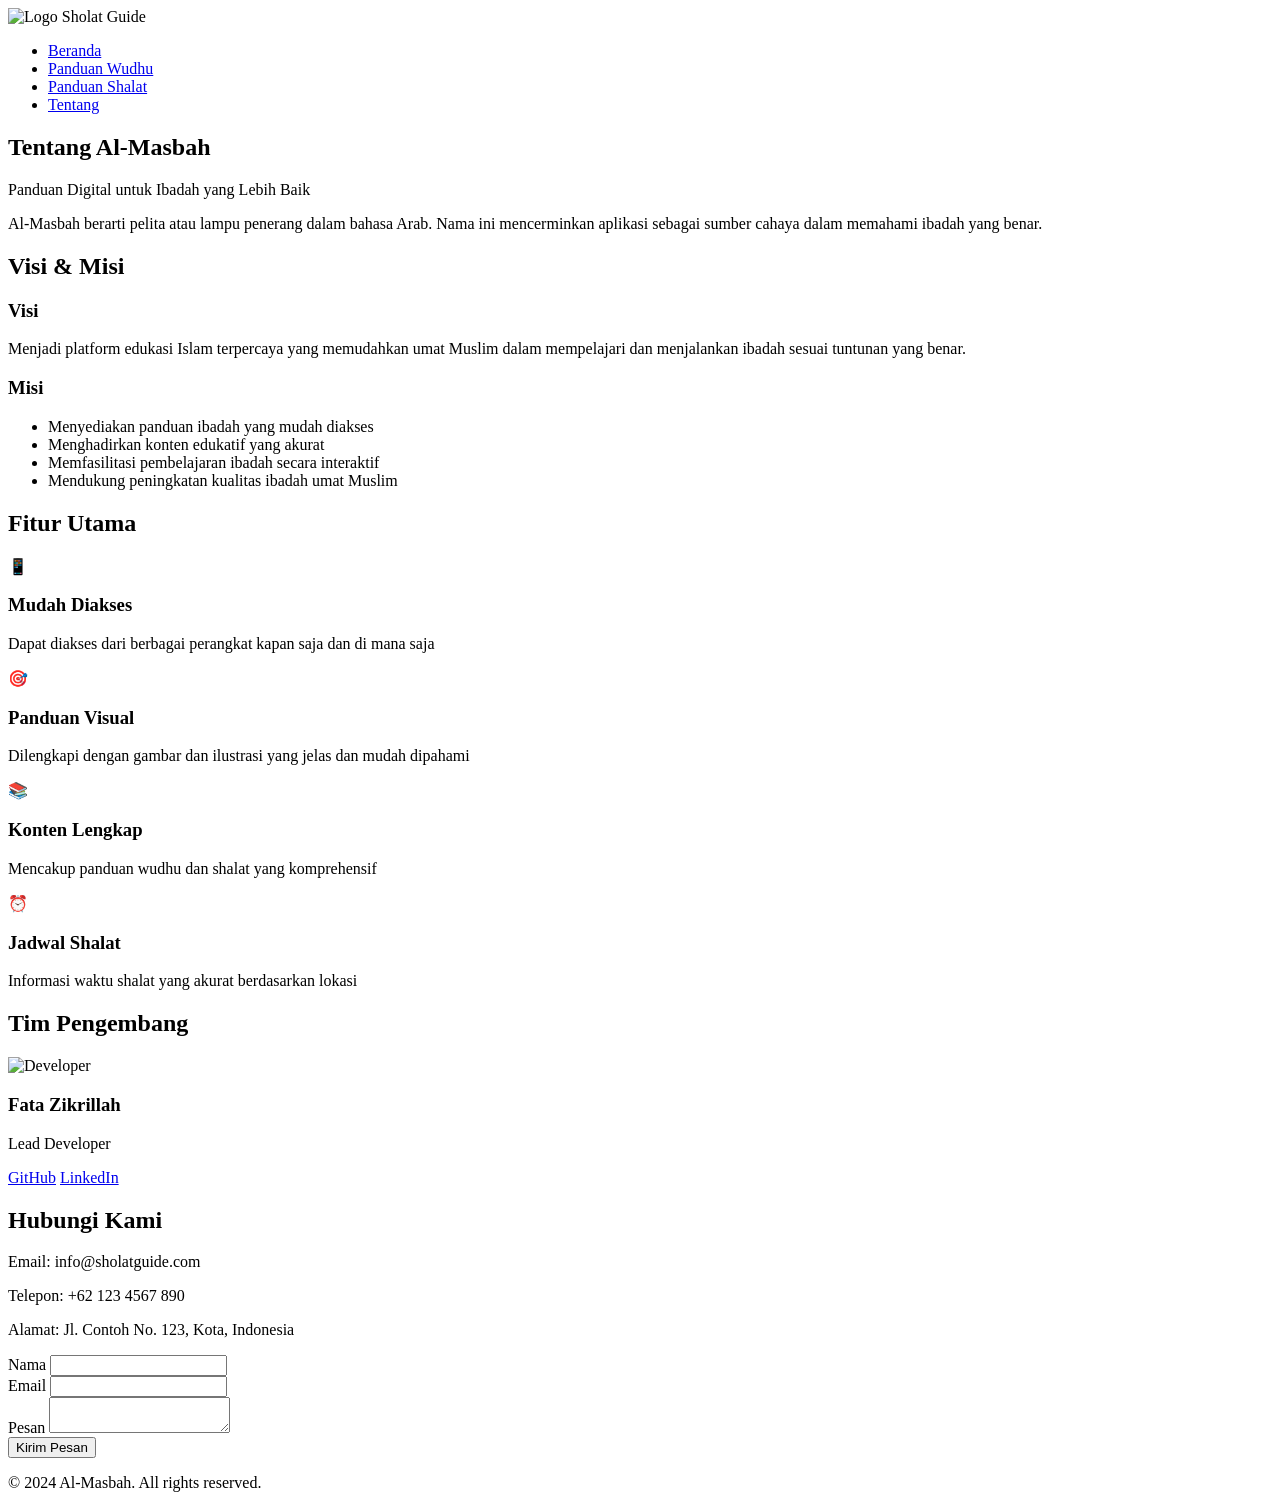
==== views/about.html @ 36477f97 "add" ====
<!DOCTYPE html>
<html lang="id">
<head>
    <meta charset="UTF-8">
    <meta name="viewport" content="width=device-width, initial-scale=1.0">
    <title>Tentang Kami - Sholat Guide</title>
    <link rel="stylesheet" href="../styles/main.css">
    <link rel="stylesheet" href="../styles/about.css">
</head>
<body>
    <header class="header">
        <nav class="nav-container">
            <div class="logo">
                <img src="../assets/logo.png" alt="Logo Sholat Guide">
            </div>
            <ul class="nav-links">
                <li><a href="../index.html">Beranda</a></li>
                <li><a href="wudhu-guide.html">Panduan Wudhu</a></li>
                <li><a href="shalat-guide.html">Panduan Shalat</a></li>
                <li><a href="about.html" class="active">Tentang</a></li>
            </ul>

            <div class="hamburger">
                <span></span>
                <span></span>
                <span></span>
            </div>
        </nav>
    </header>
    
    
    <main class="main-content">
        <section class="hero-section">
            <h1>Tentang Al-Masbah</h1>
            <p class="subtitle">Panduan Digital untuk Ibadah yang Lebih Baik</p>
            <p class="subtitle">Al-Masbah berarti pelita atau lampu penerang dalam bahasa Arab. Nama ini mencerminkan aplikasi sebagai sumber cahaya dalam memahami ibadah yang benar.</p>
        </section>

        <section class="about-section">
            <div class="mission-container">
                <h2>Visi & Misi</h2>
                <div class="mission-content">
                    <div class="mission-card">
                        <h3>Visi</h3>
                        <p>Menjadi platform edukasi Islam terpercaya yang memudahkan umat Muslim dalam mempelajari dan menjalankan ibadah sesuai tuntunan yang benar.</p>
                    </div>
                    <div class="mission-card">
                        <h3>Misi</h3>
                        <ul>
                            <li>Menyediakan panduan ibadah yang mudah diakses</li>
                            <li>Menghadirkan konten edukatif yang akurat</li>
                            <li>Memfasilitasi pembelajaran ibadah secara interaktif</li>
                            <li>Mendukung peningkatan kualitas ibadah umat Muslim</li>
                        </ul>
                    </div>
                </div>
            </div>

            <div class="features-container">
                <h2>Fitur Utama</h2>
                <div class="features-grid">
                    <div class="feature-card">
                        <div class="feature-icon">📱</div>
                        <h3>Mudah Diakses</h3>
                        <p>Dapat diakses dari berbagai perangkat kapan saja dan di mana saja</p>
                    </div>
                    <div class="feature-card">
                        <div class="feature-icon">🎯</div>
                        <h3>Panduan Visual</h3>
                        <p>Dilengkapi dengan gambar dan ilustrasi yang jelas dan mudah dipahami</p>
                    </div>
                    <div class="feature-card">
                        <div class="feature-icon">📚</div>
                        <h3>Konten Lengkap</h3>
                        <p>Mencakup panduan wudhu dan shalat yang komprehensif</p>
                    </div>
                    <div class="feature-card">
                        <div class="feature-icon">⏰</div>
                        <h3>Jadwal Shalat</h3>
                        <p>Informasi waktu shalat yang akurat berdasarkan lokasi</p>
                    </div>
                </div>
            </div>

            <div class="team-container">
                <h2>Tim Pengembang</h2>
                <div class="team-grid">
                    <div class="team-card">
                        <img src="../assets/team/developer.png" alt="Developer" class="team-photo">
                        <h3>Fata Zikrillah</h3>
                        <p>Lead Developer</p>
                        <div class="social-links">
                            <a href="https://github.com/ahmadjunaedi" target="_blank" rel="noopener noreferrer">GitHub</a>
                            <a href="https://linkedin.com/in/ahmadjunaedi" target="_blank" rel="noopener noreferrer">LinkedIn</a>
                        </div>
                    </div>
                </div>
            </div>

            <div class="contact-container">
                <h2>Hubungi Kami</h2>
                <div class="contact-content">
                    <div class="contact-info">
                        <p>Email: info@sholatguide.com</p>
                        <p>Telepon: +62 123 4567 890</p>
                        <p>Alamat: Jl. Contoh No. 123, Kota, Indonesia</p>
                    </div>
                    <form class="contact-form">
                        <div class="form-group">
                            <label for="name">Nama</label>
                            <input type="text" id="name" name="name" required>
                        </div>
                        <div class="form-group">
                            <label for="email">Email</label>
                            <input type="email" id="email" name="email" required>
                        </div>
                        <div class="form-group">
                            <label for="message">Pesan</label>
                            <textarea id="message" name="message" required></textarea>
                        </div>
                        <button type="submit" class="submit-btn">Kirim Pesan</button>
                    </form>
                </div>
            </div>
        </section>
    </main>

    <footer class="footer">
        <p>&copy; 2024 Al-Masbah. All rights reserved.</p>       
    </footer>


    <!-- Scripts -->
    <script src="scripts/about.js"></script>
    
</body>
</html>
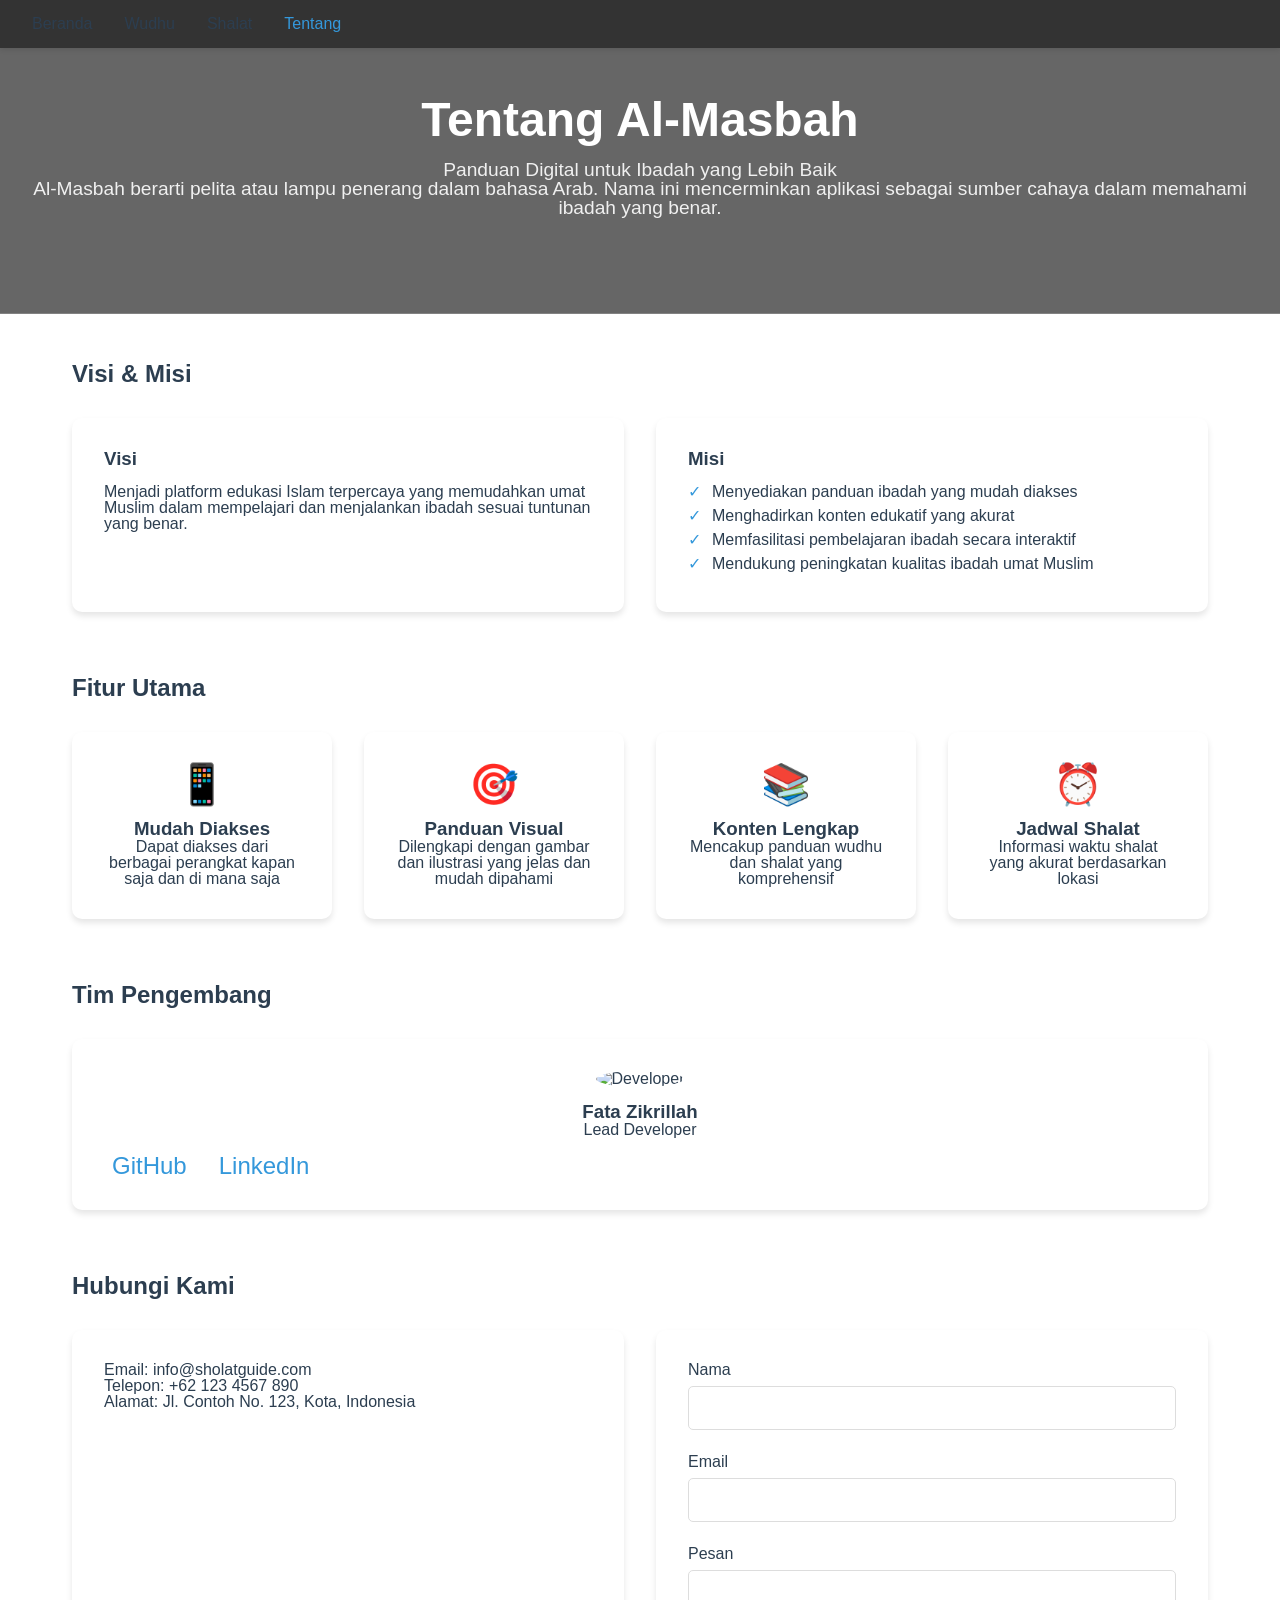
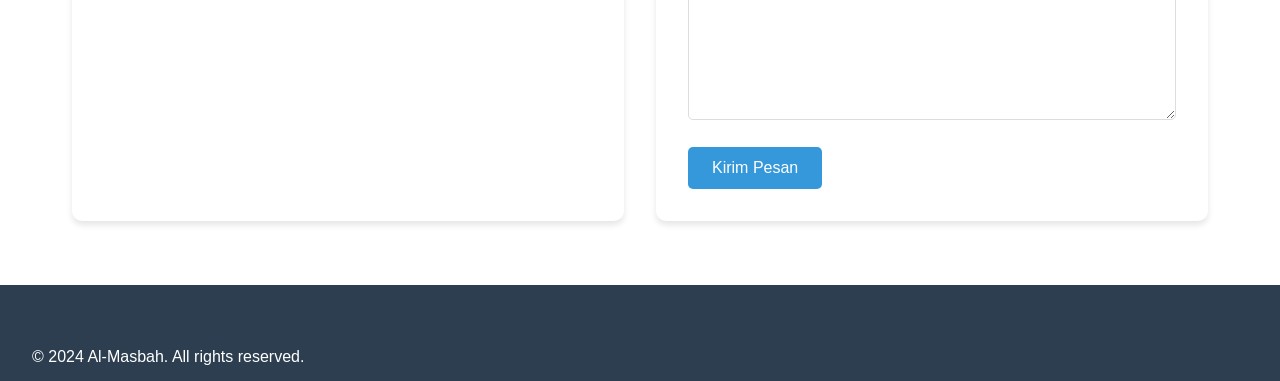
==== commit d5d66ea2: "Update about.html" ====
--- a/views/about.html
+++ b/views/about.html
@@ -8,23 +8,23 @@
     <link rel="stylesheet" href="../styles/about.css">
 </head>
 <body>
-    <header class="header">
-        <nav class="nav-container">
-            <div class="logo">
+    <header>
+        <nav class="navbar">
+            <!-- <div class="logo">
                 <img src="../assets/logo.png" alt="Logo Sholat Guide">
-            </div>
+            </div> -->
             <ul class="nav-links">
                 <li><a href="../index.html">Beranda</a></li>
-                <li><a href="wudhu-guide.html">Panduan Wudhu</a></li>
-                <li><a href="shalat-guide.html">Panduan Shalat</a></li>
+                <li><a href="wudhu-guide.html">Wudhu</a></li>
+                <li><a href="shalat-guide.html">Shalat</a></li>
                 <li><a href="about.html" class="active">Tentang</a></li>
             </ul>
 
-            <div class="hamburger">
+            <!-- <div class="hamburger">
                 <span></span>
                 <span></span>
                 <span></span>
-            </div>
+            </div> -->
         </nav>
     </header>
     
@@ -134,4 +134,4 @@
     <script src="scripts/about.js"></script>
     
 </body>
-</html>+</html>
--- a/styles/main.css
+++ b/styles/main.css
@@ -0,0 +1,276 @@
+/* Reset dan variabel */
+:root {
+    --primary-color: #2C3E50;
+    --secondary-color: #34495E;
+    --accent-color: #3498DB;
+    --text-color: #2C3E50;
+    --light-bg: #ECF0F1;
+    --white: #FFFFFF;
+    --max-width: 1200px;
+}
+
+* {
+    margin: 0;
+    padding: 0;
+    box-sizing: border-box;
+}
+
+body {
+    font-family: 'Arial', sans-serif;
+    line-height: 1;
+    color: var(--text-color);
+}
+
+/* Navbar Styles */
+.navbar {
+    background-color: var(--white);
+    padding: 1rem;
+    box-shadow: 0 2px 5px rgba(0,0,0,0.1);
+    position: fixed;
+    width: 100%;
+    top: 0;
+    z-index: 1000;
+}
+
+
+
+
+.nav-links {
+    display: flex;
+    list-style: none;
+    gap: 2rem;
+    justify-content: center;
+}
+
+.nav-links a {
+    text-decoration: none;
+    color: var(--text-color);
+    font-weight:500;
+    transition: color 0.3s ease;
+}
+
+.nav-links a:hover,
+.nav-links a.active {
+    color: var(--accent-color);
+}
+
+/* Hero Section */
+.hero {
+    background: linear-gradient(rgba(44, 62, 80, 0.9), rgba(44, 62, 80, 0.9)),
+                url('../assets/hero-bg.jpg') center/cover;
+    height: 80vh;
+    display: flex;
+    align-items: center;
+    justify-content: center;
+    text-align: center;
+    color: var(--white);
+    padding: 2rem;
+    margin-top: 30px;
+}
+
+.hero .hero-content .logo img {
+    height: 180px;
+    width: 180px;
+    border-radius: 50%;
+    object-fit: cover;
+    margin-bottom: 2rem;
+}
+
+.hero-content h1 {
+    font-size: 3rem;
+    margin-bottom: 1rem;
+
+}
+
+.hero-content p {
+    font-size: 1.2rem;
+    margin-bottom: 2rem;
+}
+
+/* Buttons */
+.btn {
+    display: inline-block;
+    padding: 1rem 2rem;
+    border-radius: 5px;
+    text-decoration: none;
+    font-weight: bold;
+    transition: transform 0.3s ease;
+}
+
+.btn.primary {
+    background-color: var(--accent-color);
+    color: var(--white);
+}
+
+.btn.secondary {
+    background-color: transparent;
+    border: 2px solid var(--white);
+    color: var(--white);
+    margin-left: 1rem;
+}
+
+.btn:hover {
+    transform: translateY(-3px);
+}
+
+/* Prayer Times Section */
+.prayer-times {
+    padding: 4rem 2rem;
+    background-color: var(--light-bg);
+    text-align: center;
+}
+
+.prayer-times-container {
+    display: grid;
+    grid-template-columns: repeat(auto-fit, minmax(200px, 1fr));
+    gap: 2rem;
+    max-width: var(--max-width);
+    margin: 2rem auto;
+}
+
+.prayer-time {
+    background-color: var(--white);
+    padding: 2rem;
+    border-radius: 10px;
+    box-shadow: 0 3px 10px rgba(0,0,0,0.1);
+}
+
+.prayer-time i {
+    font-size: 2rem;
+    color: var(--accent-color);
+    margin-bottom: 1rem;
+}
+
+/* Features Section */
+.features {
+    padding: 4rem 2rem;
+    text-align: center;
+}
+
+.features-grid {
+    display: grid;
+    grid-template-columns: repeat(auto-fit, minmax(250px, 1fr));
+    gap: 2rem;
+    max-width: var(--max-width);
+    margin: 2rem auto;
+}
+
+.feature-card {
+    padding: 2rem;
+    border-radius: 10px;
+    background-color: var(--white);
+    box-shadow: 0 3px 10px rgba(0,0,0,0.1);
+    transition: transform 0.3s ease;
+}
+
+.feature-card:hover {
+    transform: translateY(-5px);
+}
+
+.feature-card i {
+    font-size: 2.5rem;
+    color: var(--accent-color);
+    margin-bottom: 1rem;
+}
+
+/* Footer */
+footer {
+    background-color: var(--primary-color);
+    color: var(--white);
+    padding: 4rem 2rem 1rem;
+}
+
+.footer-content {
+    display: grid;
+    grid-template-columns: repeat(auto-fit, minmax(250px, 1fr));
+    gap: 2rem;
+    max-width: var(--max-width);
+    margin: 0 auto;
+}
+
+.footer-section h3 {
+    margin-bottom: 1rem;
+}
+
+.footer-section ul {
+    list-style: none;
+}
+
+.footer-section ul li {
+    margin-bottom: 0.5rem;
+}
+
+.footer-section a {
+    color: var(--white);
+    text-decoration: none;
+}
+
+.footer-section a:hover,
+.footer-section a.active {
+    color: var(--accent-color);
+}
+
+.social-links {
+    display: flex;
+    gap: 1rem;
+    margin-top: 1rem;
+}
+
+.social-links a {
+    font-size: 1.5rem;
+}
+
+.footer-bottom {
+    text-align: center;
+    margin-top: 3rem;
+    padding-top: 1rem;
+    border-top: 1px solid rgba(255,255,255,0.1);
+}
+
+/* Responsive Design */
+@media (max-width: 768px) {
+    .hamburger {
+        display: none;
+    }
+
+    .nav-links {
+        gap: 1rem;
+    }
+
+    .navbar {
+        padding: 1rem;
+    }
+
+    .nav-links a {
+        font-size: 0.9rem;
+    }
+
+    .hero-content h1 {
+        font-size: 2rem;
+    }
+
+    .cta-buttons {
+        display: flex;
+        flex-direction: column;
+        gap: 1rem;
+    }
+
+    .btn.secondary {
+        margin-left: 0;
+    }
+}
+
+/* Utility Classes */
+.container {
+    max-width: var(--max-width);
+    margin: 0 auto;
+    padding: 0 2rem;
+}
+
+.text-center {
+    text-align: center;
+}
+
+.mb-1 { margin-bottom: 1rem; }
+.mb-2 { margin-bottom: 2rem; }
+.mb-3 { margin-bottom: 3rem; }
--- a/styles/about.css
+++ b/styles/about.css
@@ -0,0 +1,311 @@
+/* Resetting margin, padding, dan box-sizing agar lebih konsisten */
+* {
+    margin: 0;
+    padding: 0;
+    box-sizing: border-box;
+}
+
+/* Styling untuk navbar */
+.navbar {
+    display: flex;
+    justify-content: space-between;
+    align-items: center;
+    padding: 1rem 2rem;
+    background-color: #333;
+    color: white;
+}
+
+.logo img {
+    height: 40px;
+}
+
+/* Styling untuk link navigasi */
+.nav-links {
+    display: flex;
+    justify-content: center;
+    align-items: center;
+    list-style-type: none;
+    margin: 0;
+    padding: 0;
+}
+
+/* Navbar Styles */
+/* .navbar {
+    background-color: var(--white);
+    padding: 1rem;
+    box-shadow: 0 2px 5px rgba(0,0,0,0.1);
+    position: fixed;
+    width: 100%;
+    top: 0;
+    z-index: 1000;
+}
+
+
+
+.navbar .logo img {
+    height: 40px;
+}
+
+.nav-links {
+    display: flex;
+    list-style: none;
+    gap: 2rem;
+    justify-content: flex-end;
+}
+
+.nav-links a {
+    text-decoration: none;
+    color: var(--text-color);
+    font-weight: 500;
+    transition: color 0.3s ease;
+}
+
+.nav-links a:hover,
+.nav-links a.active {
+    color: var(--accent-color);
+} */
+
+
+/* Hero Section */
+.hero-section {
+    background: linear-gradient(rgba(0, 0, 0, 0.6), rgba(0, 0, 0, 0.6)),
+                url('../assets/mosque-bg.jpg');
+    background-size: cover;
+    background-position: center;
+    color: white;
+    text-align: center;
+    padding: 6rem 2rem;
+    margin-bottom: 3rem;
+}
+
+.hero-section h1 {
+    font-size: 3rem;
+    margin-bottom: 1rem;
+}
+
+.subtitle {
+    font-size: 1.2rem;
+    opacity: 0.9;
+}
+
+/* Section untuk content (Visi dan Misi, Fitur, Tim, dll.) */
+.about-section {
+    max-width: 1200px;
+    margin: 0 auto;
+    padding: 0 2rem;
+}
+
+/* Visi & Misi */
+.mission-container {
+    margin-bottom: 4rem;
+}
+
+.mission-content {
+    display: grid;
+    grid-template-columns: repeat(auto-fit, minmax(300px, 1fr));
+    gap: 2rem;
+    margin-top: 2rem;
+}
+
+.mission-card {
+    background-color: white;
+    padding: 2rem;
+    border-radius: 10px;
+    box-shadow: 0 4px 6px rgba(0, 0, 0, 0.1);
+}
+
+.mission-card h3 {
+    color: #2c3e50;
+    margin-bottom: 1rem;
+}
+
+.mission-card ul {
+    list-style-type: none;
+    padding-left: 0;
+}
+
+.mission-card ul li {
+    margin-bottom: 0.5rem;
+    padding-left: 1.5rem;
+    position: relative;
+}
+
+.mission-card ul li::before {
+    content: "✓";
+    color: #3498db;
+    position: absolute;
+    left: 0;
+}
+
+/* Fitur */
+.features-container {
+    margin-bottom: 4rem;
+}
+
+.features-grid {
+    display: grid;
+    grid-template-columns: repeat(auto-fit, minmax(250px, 1fr));
+    gap: 2rem;
+    margin-top: 2rem;
+}
+
+.feature-card {
+    background-color: white;
+    padding: 2rem;
+    border-radius: 10px;
+    box-shadow: 0 4px 6px rgba(0, 0, 0, 0.1);
+    text-align: center;
+    transition: transform 0.3s ease;
+}
+
+.feature-card:hover {
+    transform: translateY(-5px);
+}
+
+.feature-icon {
+    font-size: 2.5rem;
+    margin-bottom: 1rem;
+}
+
+/* Tim */
+.team-container {
+    margin-bottom: 4rem;
+}
+
+.team-grid {
+    display: grid;
+    grid-template-columns: repeat(auto-fit, minmax(250px, 1fr));
+    gap: 2rem;
+    margin-top: 2rem;
+}
+
+.team-card {
+    background-color: white;
+    padding: 2rem;
+    border-radius: 10px;
+    box-shadow: 0 4px 6px rgba(0, 0, 0, 0.1);
+    text-align: center;
+}
+
+.team-photo {
+    width: 150px;
+    height: 150px;
+    border-radius: 50%;
+    margin-bottom: 1rem;
+    object-fit: cover;
+}
+
+.social-links {
+    margin-top: 1rem;
+}
+
+.social-links a {
+    margin: 0 0.5rem;
+    color: #3498db;
+    text-decoration: none;
+}
+
+.social-links a:hover {
+    text-decoration: underline;
+}
+
+/* Kontak */
+.contact-container {
+    margin-bottom: 4rem;
+}
+
+.contact-content {
+    display: grid;
+    grid-template-columns: repeat(auto-fit, minmax(300px, 1fr));
+    gap: 2rem;
+    margin-top: 2rem;
+}
+
+.contact-info {
+    background-color: white;
+    padding: 2rem;
+    border-radius: 10px;
+    box-shadow: 0 4px 6px rgba(0, 0, 0, 0.1);
+}
+
+.contact-form {
+    background-color: white;
+    padding: 2rem;
+    border-radius: 10px;
+    box-shadow: 0 4px 6px rgba(0, 0, 0, 0.1);
+}
+
+.form-group {
+    margin-bottom: 1.5rem;
+}
+
+.form-group label {
+    display: block;
+    margin-bottom: 0.5rem;
+    color: #2c3e50;
+}
+
+.form-group input,
+.form-group textarea {
+    width: 100%;
+    padding: 0.75rem;
+    border: 1px solid #ddd;
+    border-radius: 5px;
+    font-size: 1rem;
+}
+
+.form-group textarea {
+    height: 150px;
+    resize: vertical;
+}
+
+.submit-btn {
+    background-color: #3498db;
+    color: white;
+    padding: 0.75rem 1.5rem;
+    border: none;
+    border-radius: 5px;
+    cursor: pointer;
+    font-size: 1rem;
+    transition: background-color 0.3s ease;
+}
+
+.submit-btn:hover {
+    background-color: #2980b9;
+}
+
+/* Animations */
+@keyframes fadeIn {
+    from {
+        opacity: 0;
+        transform: translateY(20px);
+    }
+    to {
+        opacity: 1;
+        transform: translateY(0);
+    }
+}
+
+.mission-card,
+.feature-card,
+.team-card {
+    animation: fadeIn 0.5s ease-out;
+}
+
+/* Styling tombol kembali */
+.back-btn {
+    background-color: #4CAF50; /* Warna latar belakang hijau */
+    color: white;              /* Warna teks putih */
+    padding: 10px 20px;        /* Padding tombol */
+    border: none;              /* Menghapus border */
+    border-radius: 5px;        /* Membuat sudut tombol melengkung */
+    cursor: pointer;          /* Menambahkan cursor pointer */
+    text-decoration: none;     /* Menghilangkan garis bawah pada teks */
+    font-size: 16px;           /* Ukuran font */
+    margin-top: 20px;          /* Jarak atas */
+}
+
+.back-btn:hover {
+    background-color: #45a049; /* Mengubah warna tombol saat hover */
+}
+
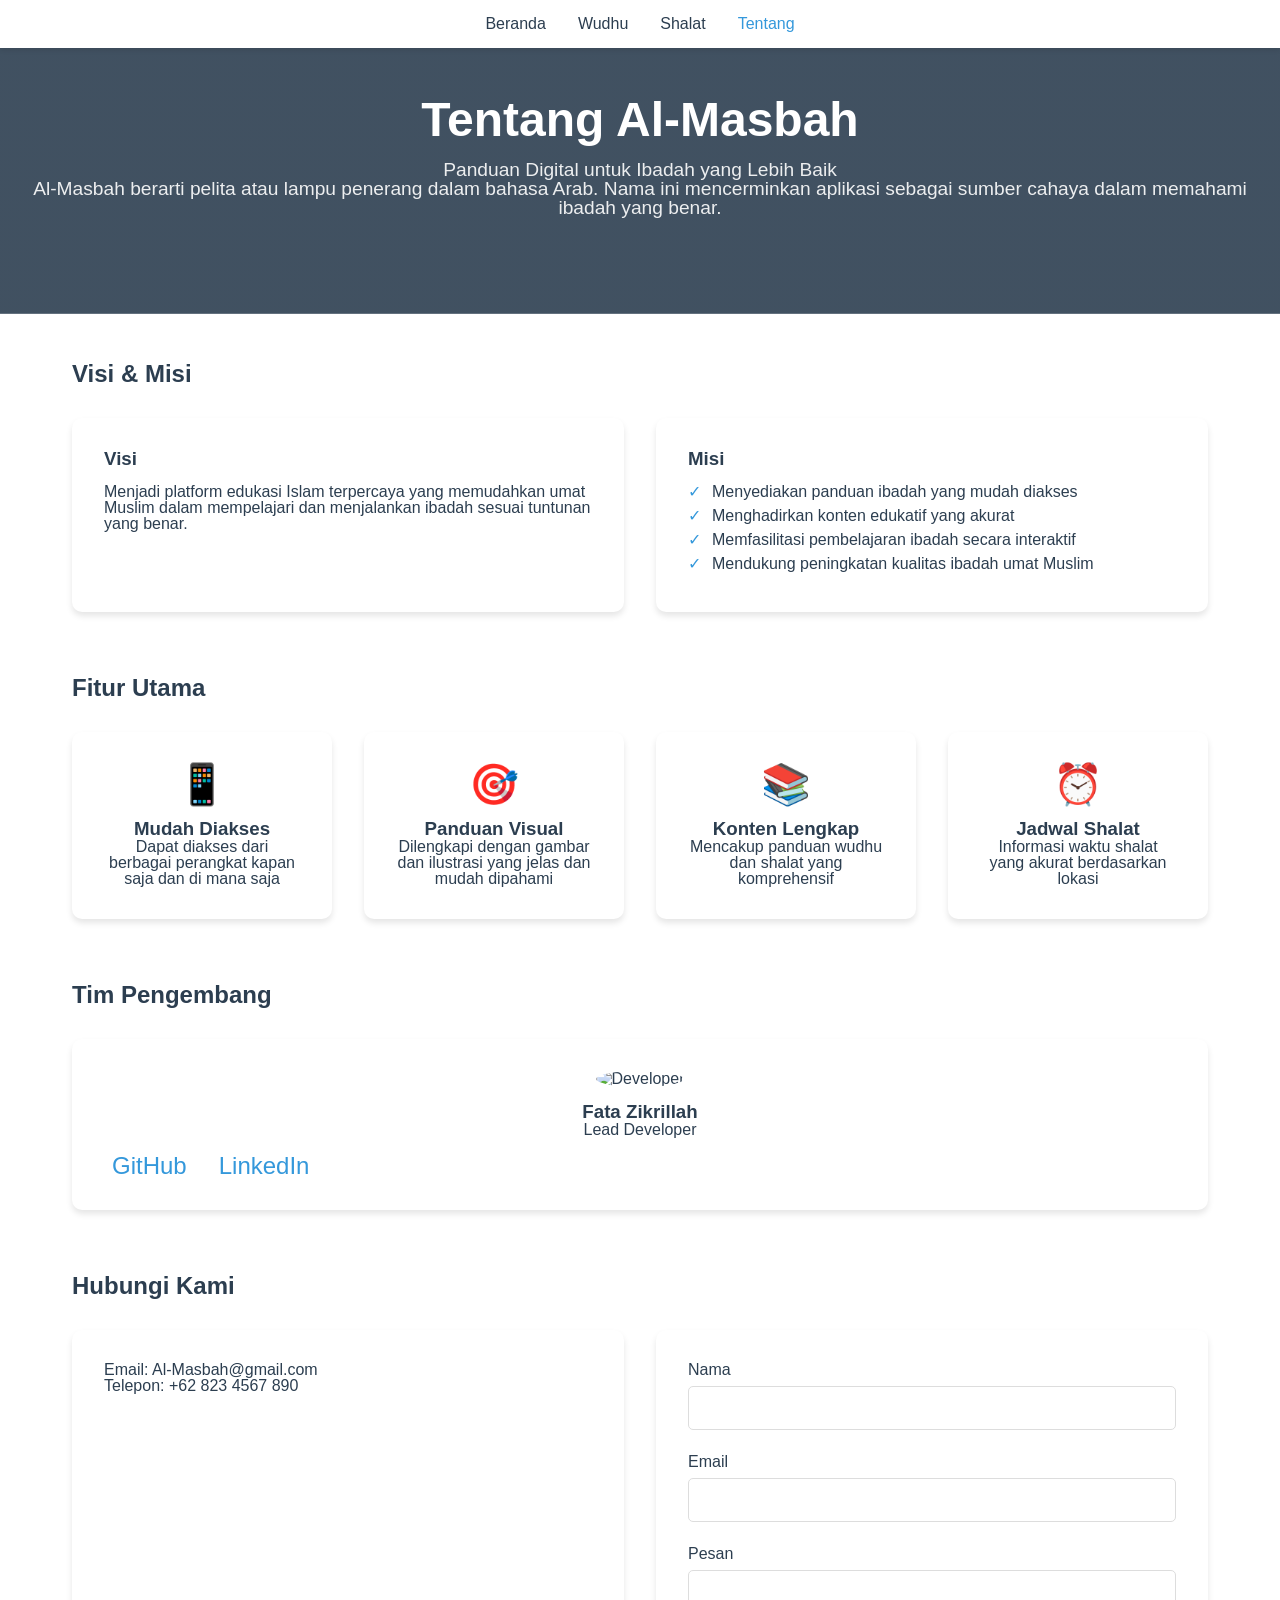
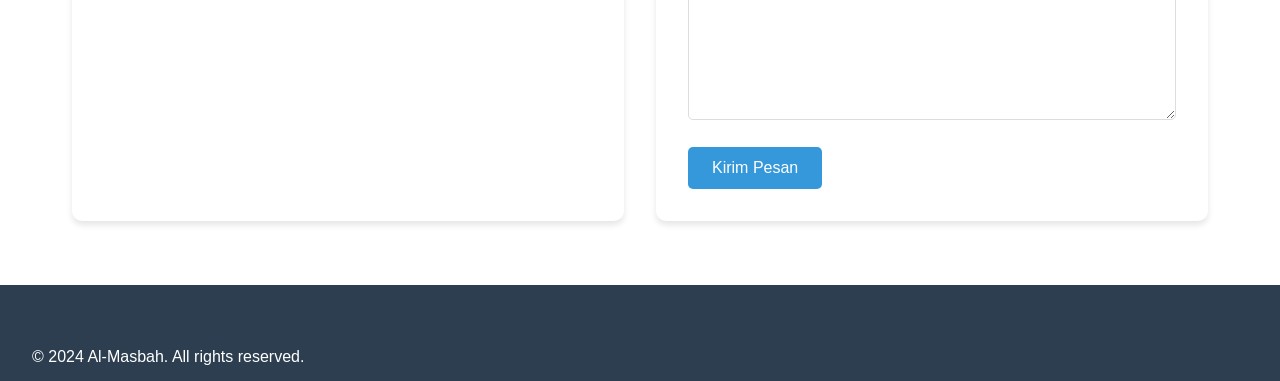
==== commit 132da399: "Update social media" ====
--- a/views/about.html
+++ b/views/about.html
@@ -90,8 +90,8 @@
                         <h3>Fata Zikrillah</h3>
                         <p>Lead Developer</p>
                         <div class="social-links">
-                            <a href="https://github.com/ahmadjunaedi" target="_blank" rel="noopener noreferrer">GitHub</a>
-                            <a href="https://linkedin.com/in/ahmadjunaedi" target="_blank" rel="noopener noreferrer">LinkedIn</a>
+                            <a href="https://www.instagram.com/fata.zkrilllah/" target="_blank" rel="noopener noreferrer">GitHub</a>
+                            <a href="https://linkedin.com/" target="_blank" rel="noopener noreferrer">LinkedIn</a>
                         </div>
                     </div>
                 </div>
@@ -101,9 +101,9 @@
                 <h2>Hubungi Kami</h2>
                 <div class="contact-content">
                     <div class="contact-info">
-                        <p>Email: info@sholatguide.com</p>
-                        <p>Telepon: +62 123 4567 890</p>
-                        <p>Alamat: Jl. Contoh No. 123, Kota, Indonesia</p>
+                        <p>Email: Al-Masbah@gmail.com</p>
+                        <p>Telepon: +62 823 4567 890</p>
+<!--                         <p>Alamat: Jl. Contoh No. 123, Kota, Indonesia</p> -->
                     </div>
                     <form class="contact-form">
                         <div class="form-group">
--- a/styles/about.css
+++ b/styles/about.css
@@ -6,28 +6,28 @@
 }
 
 /* Styling untuk navbar */
-.navbar {
+/* .navbar {
     display: flex;
     justify-content: space-between;
     align-items: center;
     padding: 1rem 2rem;
     background-color: #333;
     color: white;
-}
+} */
 
 .logo img {
     height: 40px;
 }
 
 /* Styling untuk link navigasi */
-.nav-links {
+/* .nav-links {
     display: flex;
     justify-content: center;
     align-items: center;
     list-style-type: none;
     margin: 0;
     padding: 0;
-}
+} */
 
 /* Navbar Styles */
 /* .navbar {
@@ -68,7 +68,7 @@
 
 /* Hero Section */
 .hero-section {
-    background: linear-gradient(rgba(0, 0, 0, 0.6), rgba(0, 0, 0, 0.6)),
+    background: linear-gradient(rgba(44, 62, 80, 0.9), rgba(44, 62, 80, 0.9)),
                 url('../assets/mosque-bg.jpg');
     background-size: cover;
     background-position: center;
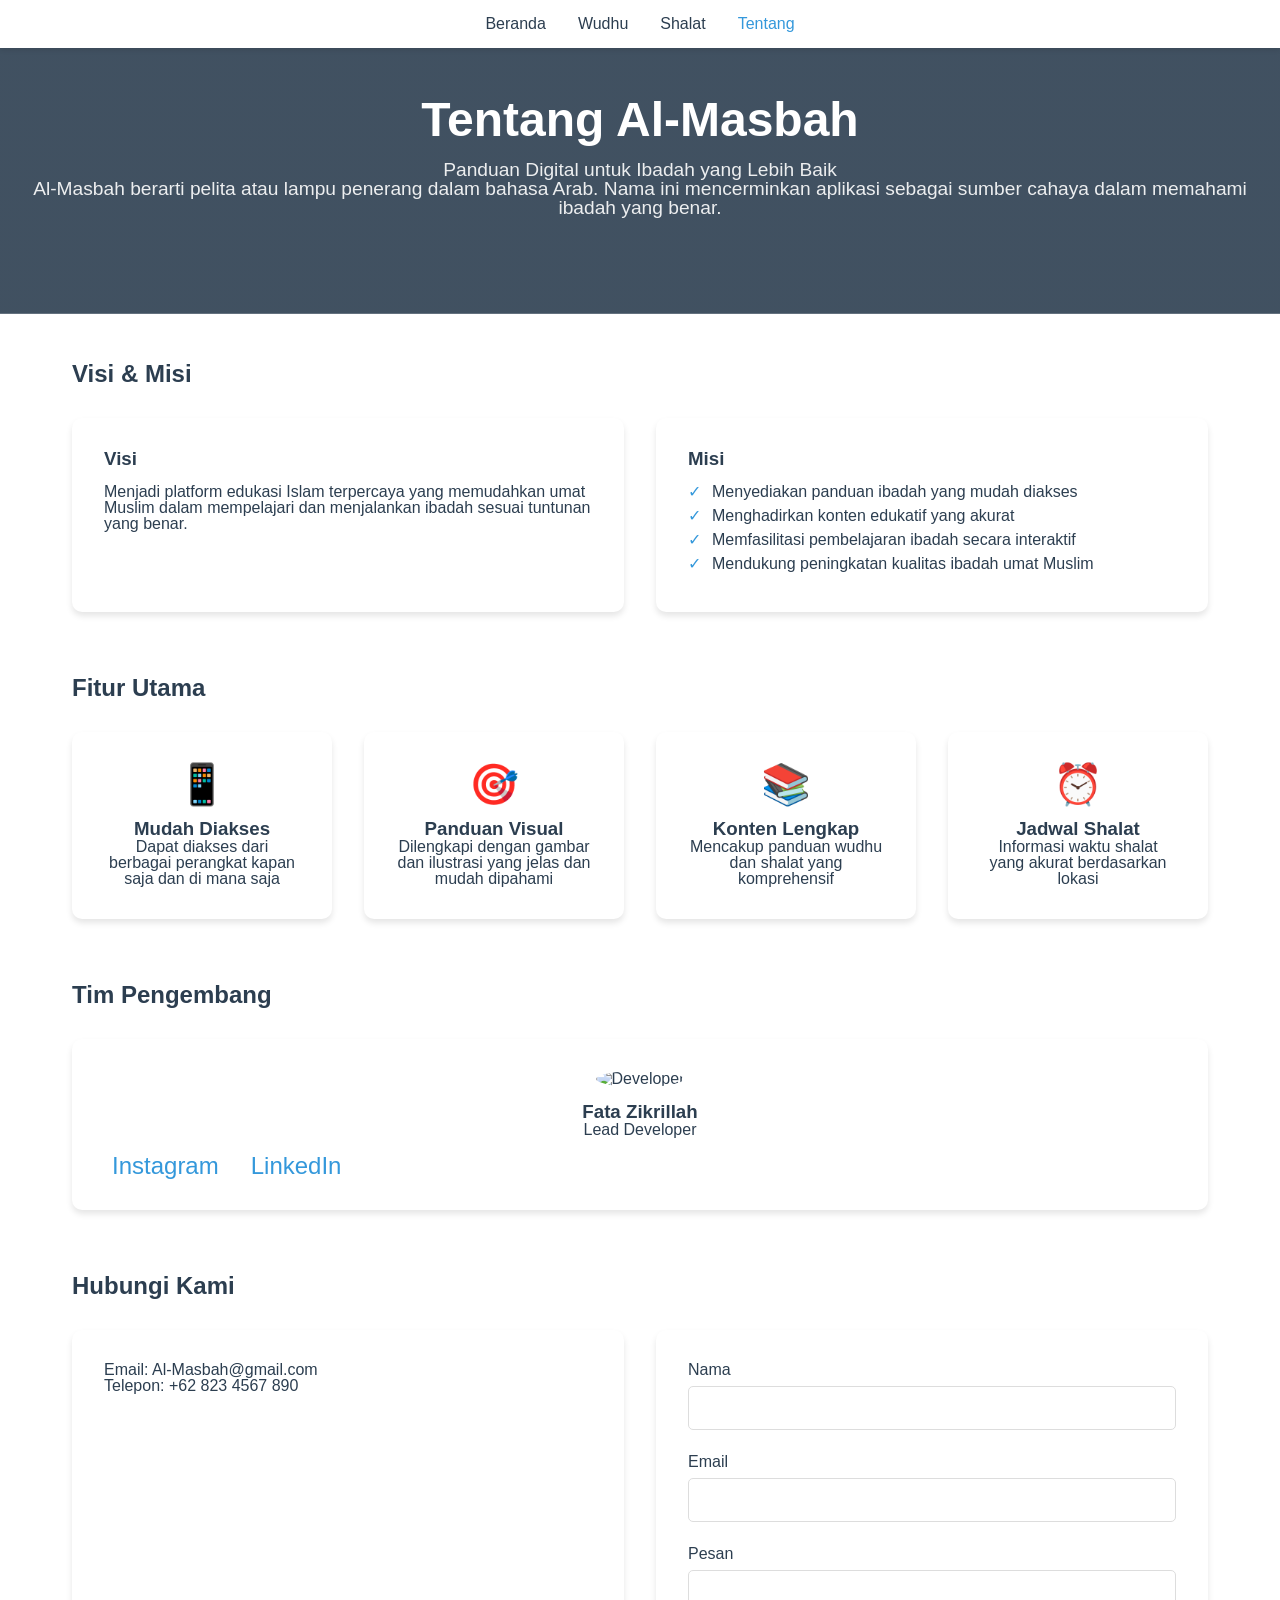
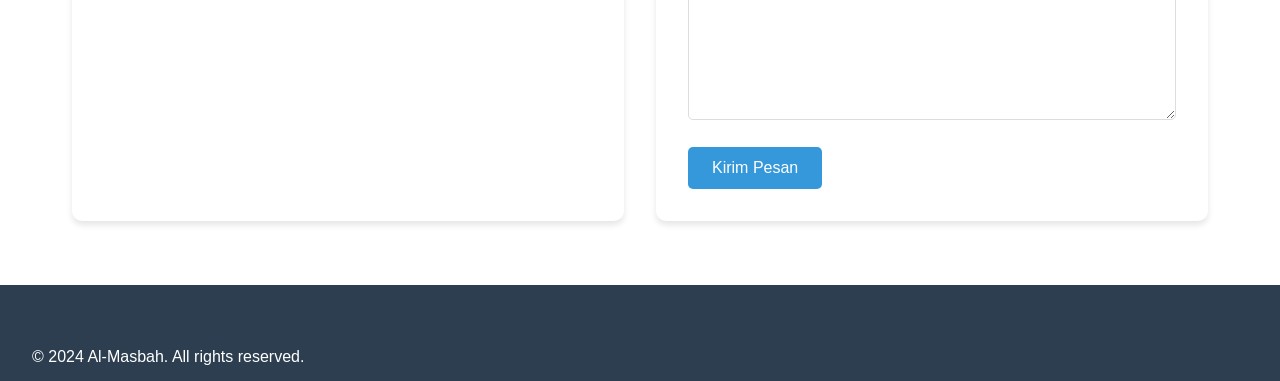
==== commit 36a57290: "Update social media" ====
--- a/views/about.html
+++ b/views/about.html
@@ -90,7 +90,7 @@
                         <h3>Fata Zikrillah</h3>
                         <p>Lead Developer</p>
                         <div class="social-links">
-                            <a href="https://www.instagram.com/fata.zkrilllah/" target="_blank" rel="noopener noreferrer">GitHub</a>
+                            <a href="https://www.instagram.com/fata.zkrilllah/" target="_blank" rel="noopener noreferrer">Instagram</a>
                             <a href="https://linkedin.com/" target="_blank" rel="noopener noreferrer">LinkedIn</a>
                         </div>
                     </div>
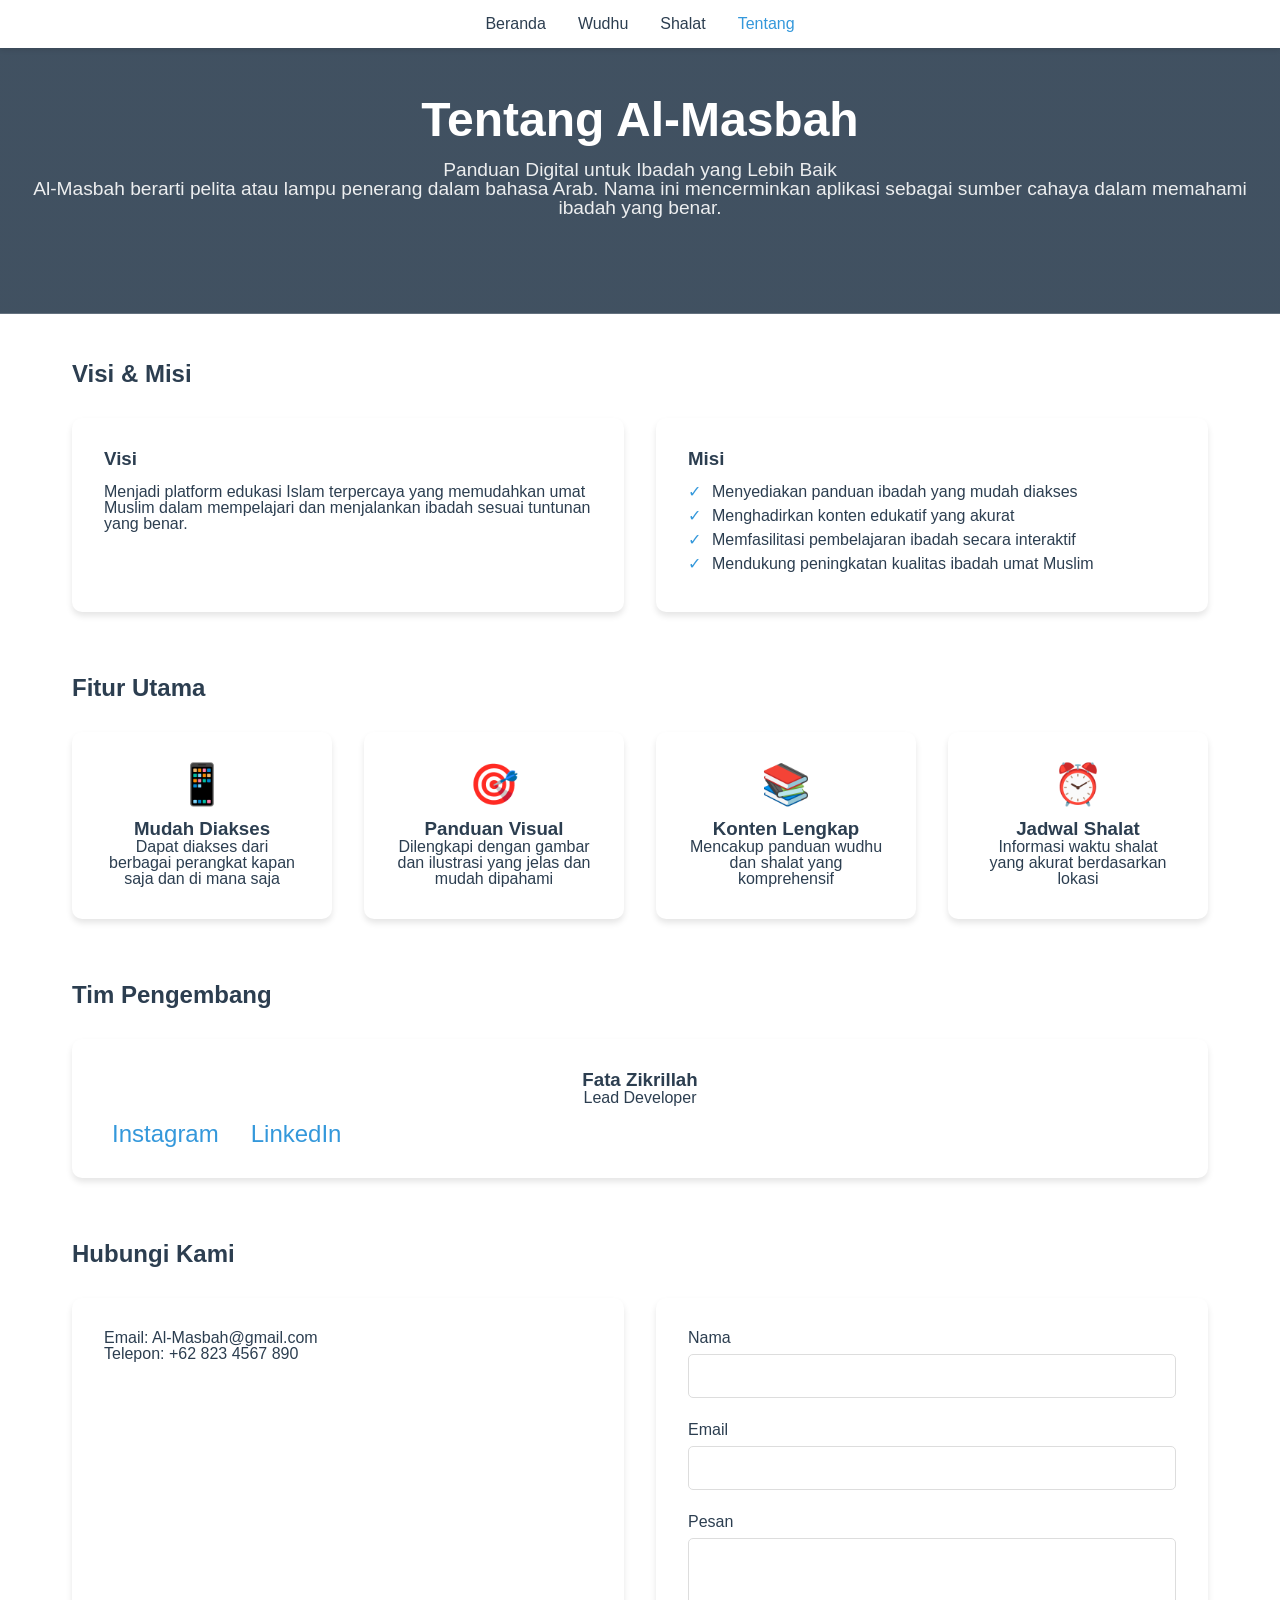
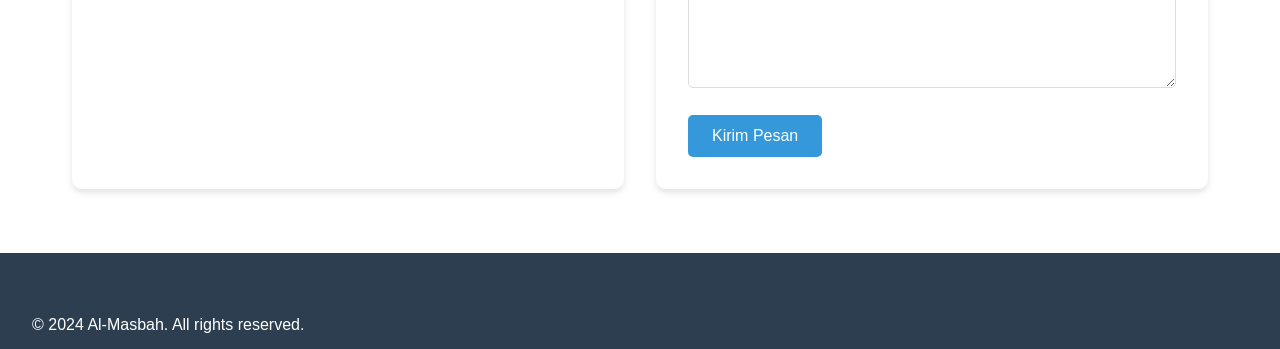
==== commit 949e77c3: "Update social media v2" ====
--- a/views/about.html
+++ b/views/about.html
@@ -86,7 +86,7 @@
                 <h2>Tim Pengembang</h2>
                 <div class="team-grid">
                     <div class="team-card">
-                        <img src="../assets/team/developer.png" alt="Developer" class="team-photo">
+<!--                         <img src="../assets/team/developer.png" alt="Developer" class="team-photo"> -->
                         <h3>Fata Zikrillah</h3>
                         <p>Lead Developer</p>
                         <div class="social-links">
